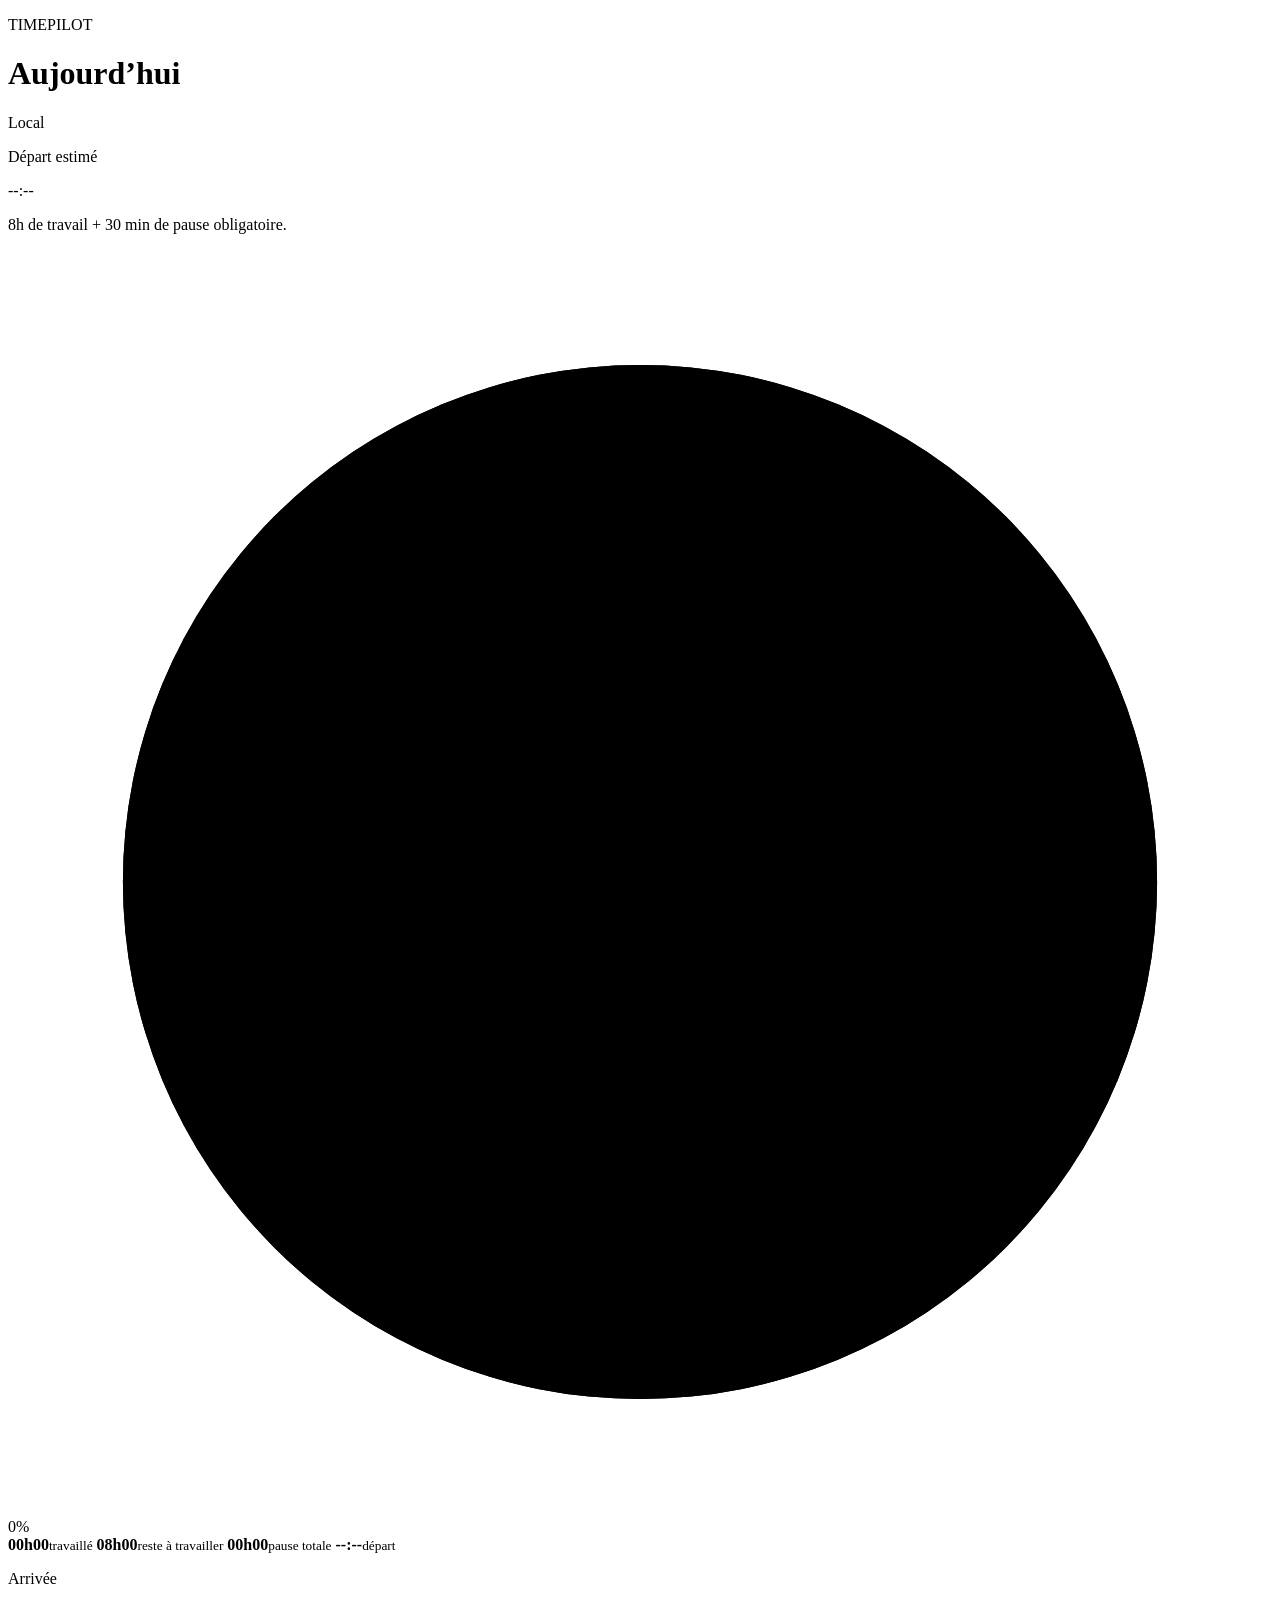
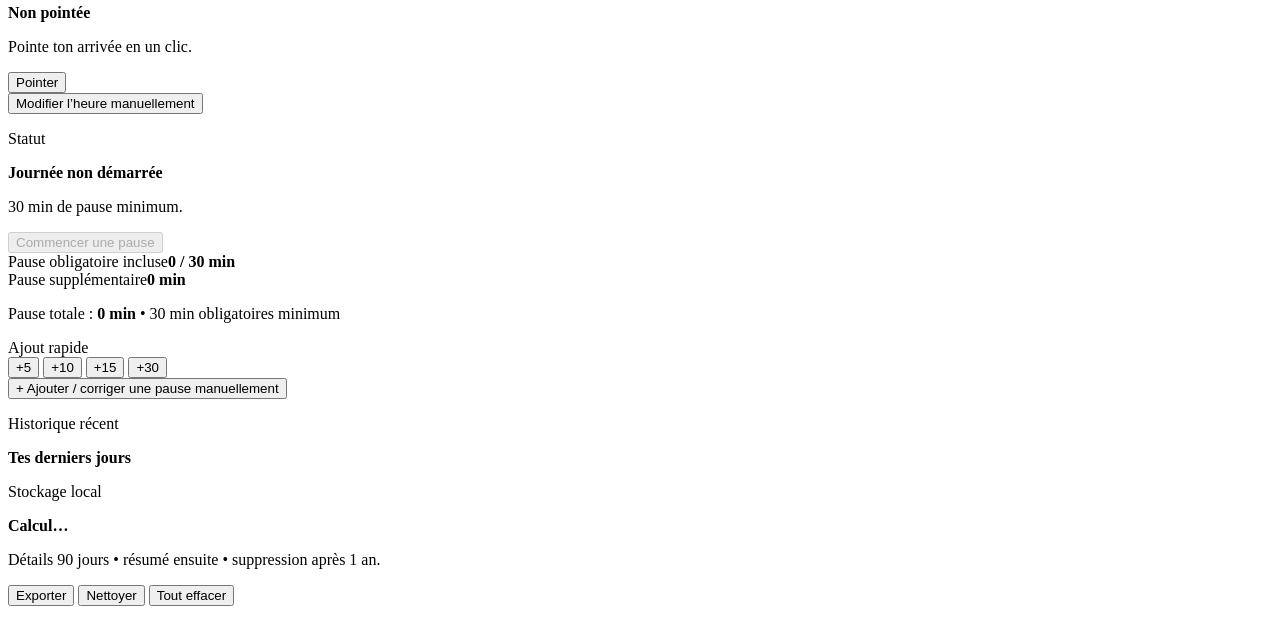
==== pwa/index.html @ 9fc5fc96 "Add TimePilot PWA interface" ====
<!doctype html>
<html lang="fr">
<head>
  <meta charset="utf-8">
  <meta name="viewport" content="width=device-width,initial-scale=1,viewport-fit=cover">
  <meta name="theme-color" content="#111827">
  <meta name="apple-mobile-web-app-capable" content="yes">
  <meta name="apple-mobile-web-app-status-bar-style" content="default">
  <title>TimePilot</title>
  <link rel="manifest" href="./manifest.webmanifest">
  <link rel="icon" href="./icons/icon-192.png">
  <link rel="apple-touch-icon" href="./icons/icon-192.png">
  <link rel="stylesheet" href="./styles.css">
</head>
<body>
  <main class="app-shell">
    <header class="topbar">
      <div>
        <p class="eyebrow">TIMEPILOT</p>
        <h1 id="todayLabel">Aujourd’hui</h1>
      </div>
      <span id="offlineBadge" class="badge">Local</span>
    </header>

    <section class="hero card hero-card">
      <div class="hero-top">
        <div>
          <p class="label">Départ estimé</p>
          <div id="departure" class="departure">--:--</div>
          <p id="departureHint" class="muted">8h de travail + 30 min de pause obligatoire.</p>
        </div>
        <div class="progress-ring" aria-hidden="true">
          <svg viewBox="0 0 44 44">
            <circle class="ring-bg" cx="22" cy="22" r="18"></circle>
            <circle id="progressRing" class="ring-fg" cx="22" cy="22" r="18"></circle>
          </svg>
          <span id="progressPct">0%</span>
        </div>
      </div>
      <div class="progress-line"><div id="progressBar"></div></div>
      <div class="hero-meta">
        <span><b id="worked">00h00</b><small>travaillé</small></span>
        <span><b id="remaining">08h00</b><small>reste à travailler</small></span>
        <span><b id="pauseTotal">00h00</b><small>pause totale</small></span>
        <span><b id="departureMini">--:--</b><small>départ</small></span>
      </div>
    </section>

    <section class="card">
      <div class="section-head">
        <div>
          <p class="label">Arrivée</p>
          <strong id="arrivalDisplay" class="section-value">Non pointée</strong>
          <p id="arrivalStatus" class="muted">Pointe ton arrivée en un clic.</p>
        </div>
        <button id="clockInBtn" class="primary compact">Pointer</button>
      </div>
      <button id="openArrivalEditor" class="text-button" type="button">Modifier l’heure manuellement</button>
      <div id="arrivalEditor" class="editor-panel" hidden>
        <div class="time-picker">
          <label><span>Heure</span><select id="arrivalHour" aria-label="Heure d’arrivée"></select></label>
          <span class="time-separator">:</span>
          <label><span>Minute</span><select id="arrivalMinute" aria-label="Minute d’arrivée"></select></label>
        </div>
        <div class="editor-actions">
          <button id="cancelArrivalEditor" class="secondary">Annuler</button>
          <button id="saveArrivalEditor" class="primary">Enregistrer</button>
        </div>
      </div>
    </section>

    <section class="card">
      <div class="section-head pause-head">
        <div>
          <p class="label">Statut</p>
          <strong id="status" class="section-value">Journée non démarrée</strong>
          <p id="pauseInfo" class="muted">30 min de pause minimum.</p>
        </div>
        <span id="statusDot" class="status-dot"></span>
      </div>

      <button id="pauseBtn" class="primary full" disabled>Commencer une pause</button>

      <div class="pause-summary">
        <div><span class="label">Pause obligatoire incluse</span><strong id="mandatoryPauseState">0 / 30 min</strong></div>
        <div><span class="label">Pause supplémentaire</span><strong id="extraPauseState">0 min</strong></div>
      </div>
      <p id="pauseExplanation" class="pause-explanation">Pause totale : <strong>0 min</strong> • 30 min obligatoires minimum</p>

      <div class="quick-section">
        <span class="mini-title">Ajout rapide</span>
        <div class="quick-buttons">
          <button class="chip quick-add" data-minutes="5">+5</button>
          <button class="chip quick-add" data-minutes="10">+10</button>
          <button class="chip quick-add" data-minutes="15">+15</button>
          <button class="chip quick-add" data-minutes="30">+30</button>
        </div>
      </div>

      <button id="openManualPause" class="text-button" type="button">+ Ajouter / corriger une pause manuellement</button>
      <div id="manualPausePanel" class="editor-panel" hidden>
        <div class="segmented" role="tablist" aria-label="Mode d'ajout de pause">
          <button id="pauseModeRange" class="segment active" type="button">Plage horaire</button>
          <button id="pauseModeTotal" class="segment" type="button">Durée totale</button>
        </div>
        <div id="pauseRangePanel">
          <div class="range-grid">
            <div>
              <span class="mini-title">Début</span>
              <div class="time-picker compact-picker">
                <select id="pauseStartHour" aria-label="Heure début pause"></select><span class="time-separator">:</span><select id="pauseStartMinute" aria-label="Minute début pause"></select>
              </div>
            </div>
            <div>
              <span class="mini-title">Fin</span>
              <div class="time-picker compact-picker">
                <select id="pauseEndHour" aria-label="Heure fin pause"></select><span class="time-separator">:</span><select id="pauseEndMinute" aria-label="Minute fin pause"></select>
              </div>
            </div>
          </div>
          <p id="manualPausePreview" class="preview">Durée : -- min</p>
          <button id="addPauseRangeBtn" class="primary full">Ajouter cette pause</button>
        </div>
        <div id="pauseTotalPanel" hidden>
          <label class="total-input-wrap">
            <span class="mini-title">Pause totale aujourd’hui</span>
            <div class="total-input"><input id="manualPauseTotal" type="number" min="0" max="600" step="1" inputmode="numeric" placeholder="46"><span>min</span></div>
          </label>
          <p class="muted">Exemple : 46 = 30 min obligatoires + 16 min supplémentaires.</p>
          <button id="setPauseTotalBtn" class="primary full">Mettre à jour le total</button>
        </div>
      </div>
    </section>

    <section class="card">
      <div class="section-head"><div><p class="label">Historique récent</p><strong class="section-value small">Tes derniers jours</strong></div></div>
      <div id="history" class="history"></div>
    </section>

    <section class="card storage-card">
      <div class="section-head"><div><p class="label">Stockage local</p><strong id="storageSize" class="section-value small">Calcul…</strong><p class="muted">Détails 90 jours • résumé ensuite • suppression après 1 an.</p></div></div>
      <div class="storage-actions">
        <button id="exportDataBtn" class="secondary">Exporter</button>
        <button id="cleanupBtn" class="secondary">Nettoyer</button>
        <button id="clearAllBtn" class="danger">Tout effacer</button>
      </div>
    </section>

    <p id="message" class="toast" aria-live="polite"></p>
  </main>
  <script type="module" src="./app.js"></script>
</body>
</html>
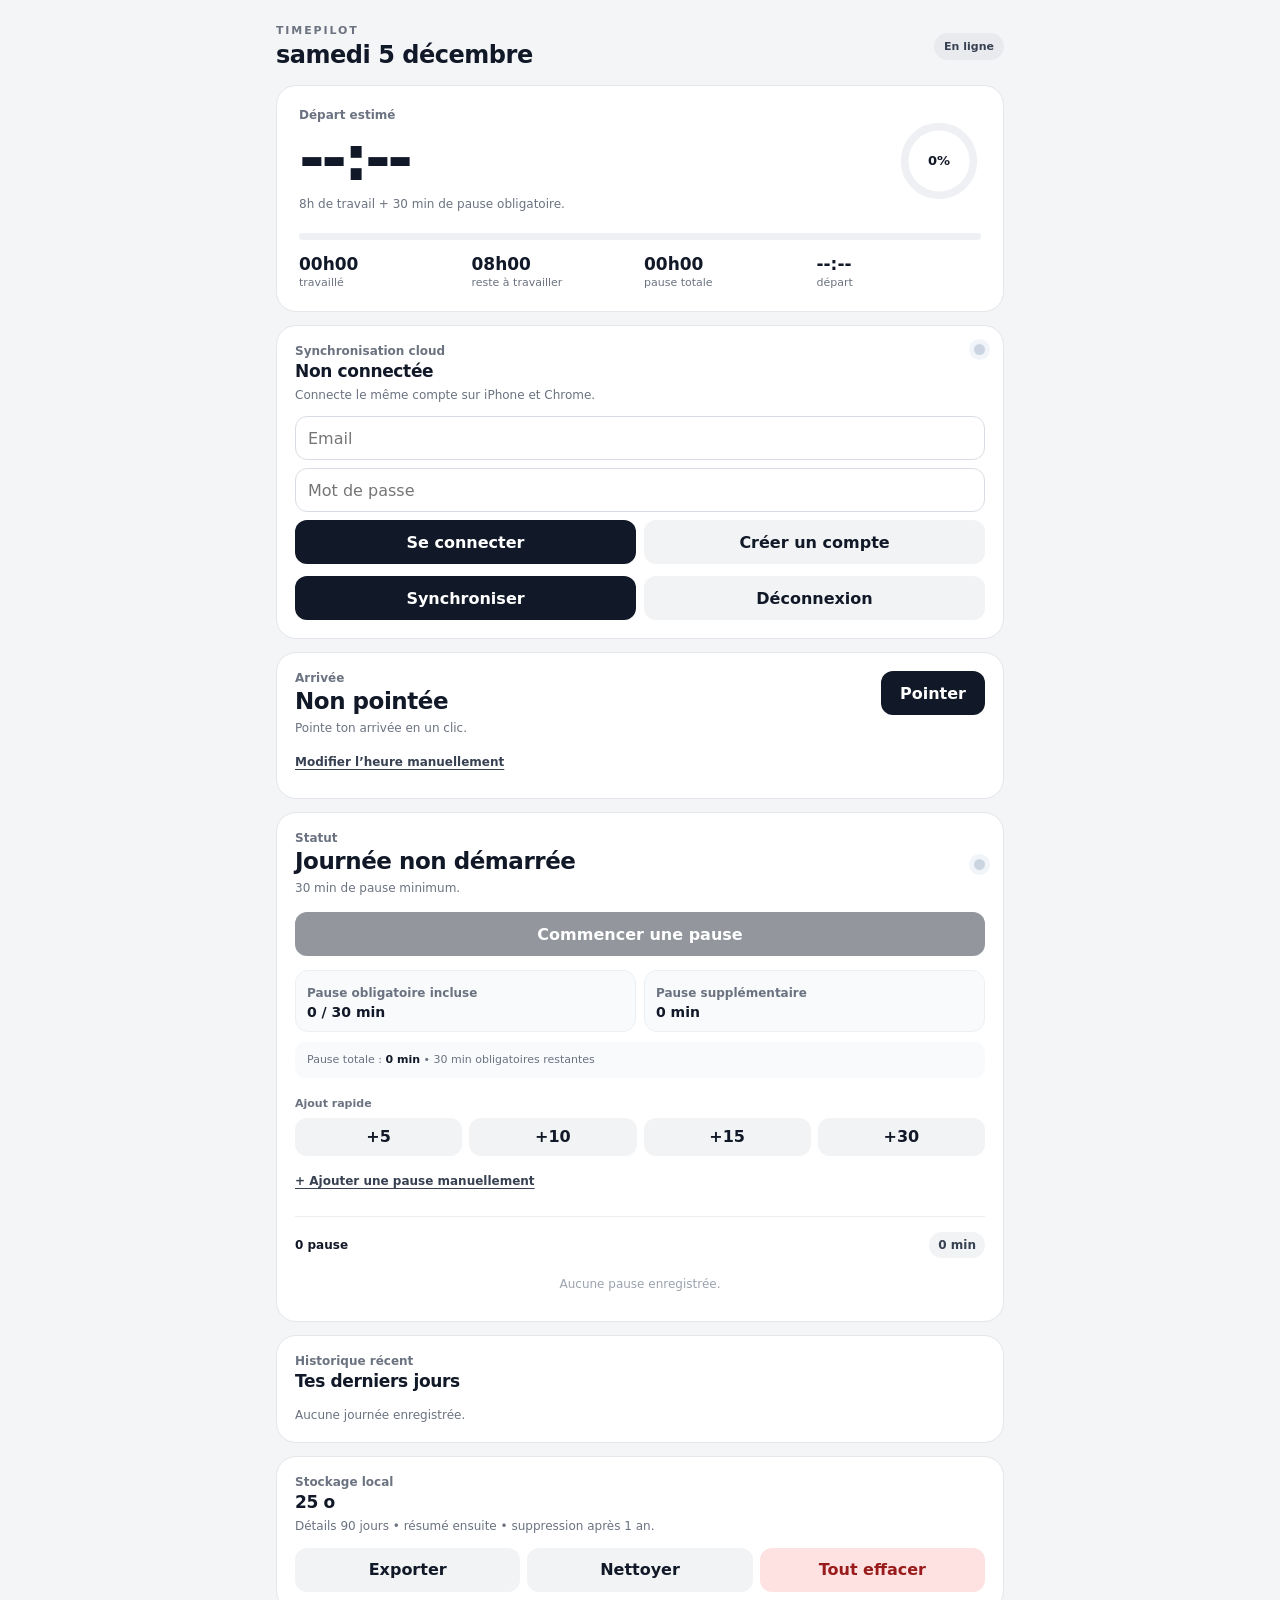
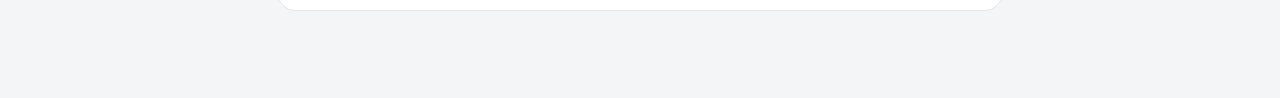
==== commit d66b9d1f: "Load Supabase sync in PWA" ====
--- a/pwa/index.html
+++ b/pwa/index.html
@@ -149,5 +149,6 @@
     <p id="message" class="toast" aria-live="polite"></p>
   </main>
   <script type="module" src="./app.js"></script>
+  <script type="module" src="./sync-ui.js"></script>
 </body>
 </html>
--- a/pwa/styles.css
+++ b/pwa/styles.css
@@ -0,0 +1,89 @@
+:root{
+  font-family:Inter,ui-sans-serif,system-ui,-apple-system,BlinkMacSystemFont,"Segoe UI",sans-serif;
+  color:#111827;background:#f4f5f7;
+  --ink:#111827;--muted:#6b7280;--line:#e5e7eb;--panel:#fff;--soft:#f8fafc;
+}
+*{box-sizing:border-box}
+body{margin:0;min-height:100vh;background:#f4f5f7}
+button,input,select{font:inherit}
+button{cursor:pointer}
+button:disabled{cursor:not-allowed;opacity:.45}
+.app-shell{width:min(760px,100%);margin:auto;padding:24px 16px 56px}
+.topbar{display:flex;align-items:center;justify-content:space-between;margin-bottom:16px}
+.eyebrow{margin:0 0 4px;font-size:11px;font-weight:850;letter-spacing:.17em;color:#6b7280}
+h1{margin:0;font-size:24px;letter-spacing:-.02em}
+.badge{font-size:11px;padding:7px 10px;border-radius:999px;background:#e8eaee;color:#374151;font-weight:750}
+.card{background:#fff;border:1px solid #e3e6ea;border-radius:20px;padding:18px;margin-bottom:13px}
+.hero-card{padding:22px}
+.hero-top{display:flex;align-items:center;justify-content:space-between;gap:18px}
+.label{margin:0;color:#6b7280;font-size:12px;font-weight:600}
+.departure{font-size:62px;line-height:1;font-weight:850;letter-spacing:-.055em;margin:6px 0 4px}
+.muted{margin:5px 0 0;color:#6b7280;font-size:12px;line-height:1.5}
+.progress-ring{position:relative;width:84px;height:84px;flex:0 0 auto}
+.progress-ring svg{width:100%;height:100%;transform:rotate(-90deg)}
+.ring-bg,.ring-fg{fill:none;stroke-width:4}
+.ring-bg{stroke:#eef0f3}.ring-fg{stroke:#111827;stroke-linecap:round;stroke-dasharray:113.097;stroke-dashoffset:113.097;transition:stroke-dashoffset .3s ease}
+.progress-ring span{position:absolute;inset:0;display:grid;place-items:center;font-size:13px;font-weight:800}
+.progress-line{height:7px;background:#eef0f3;border-radius:999px;overflow:hidden;margin:20px 0 14px}
+.progress-line>div{height:100%;width:0;background:#111827;border-radius:inherit;transition:width .3s ease}
+.hero-meta{display:grid;grid-template-columns:repeat(4,1fr);gap:8px}
+.hero-meta span{display:flex;flex-direction:column;gap:2px}
+.hero-meta b{font-size:17px}.hero-meta small{font-size:11px;color:#6b7280}
+.section-head{display:flex;align-items:flex-start;justify-content:space-between;gap:14px}
+.section-value{display:block;font-size:23px;margin-top:3px;letter-spacing:-.02em}
+.section-value.small{font-size:17px}
+.primary,.secondary,.danger,.chip,.text-button{min-height:44px;border-radius:12px;border:0;font-weight:760}
+.primary{background:#111827;color:#fff;padding:0 16px}
+.primary.compact{min-width:104px}
+.secondary{background:#f1f3f5;color:#111827;padding:0 14px}
+.danger{background:#fee2e2;color:#991b1b;padding:0 14px}
+.full{width:100%;margin-top:15px}
+.text-button{background:transparent;color:#374151;padding:0;text-align:left;min-height:36px;margin-top:7px;font-size:12px;text-decoration:underline;text-underline-offset:3px}
+.editor-panel{margin-top:12px;padding:14px;background:#f8fafc;border:1px solid #e8ebef;border-radius:16px}
+.time-picker{display:grid;grid-template-columns:1fr auto 1fr;align-items:end;gap:8px}
+.time-picker label{display:flex;flex-direction:column;gap:6px}
+.time-picker label>span,.mini-title{font-size:11px;color:#6b7280;font-weight:700}
+.time-picker select,.compact-picker select{width:100%;min-height:48px;border:1px solid #d8dde3;border-radius:12px;background:#fff;padding:0 12px;font-size:18px;font-weight:800;outline:none}
+.time-separator{font-size:24px;font-weight:800;padding-bottom:10px}
+.editor-actions{display:grid;grid-template-columns:1fr 1fr;gap:8px;margin-top:12px}
+.pause-head{align-items:center}
+.status-dot{width:11px;height:11px;border-radius:50%;background:#cbd5e1;box-shadow:0 0 0 5px #f1f5f9}
+.status-dot.active{background:#22c55e;box-shadow:0 0 0 5px #dcfce7}
+.status-dot.paused{background:#f59e0b;box-shadow:0 0 0 5px #fef3c7}
+.pause-summary{display:grid;grid-template-columns:1fr 1fr;gap:8px;margin-top:14px}
+.pause-summary>div{background:#f8fafc;border:1px solid #edf0f3;border-radius:13px;padding:11px}
+.pause-summary strong{display:block;font-size:14px;margin-top:3px}
+.quick-section{margin-top:14px}
+.quick-buttons{display:grid;grid-template-columns:repeat(4,1fr);gap:7px;margin-top:7px}
+.chip{min-height:38px;background:#f1f3f5;color:#111827}
+.segmented{display:grid;grid-template-columns:1fr 1fr;padding:4px;background:#eceff3;border-radius:12px;margin-bottom:14px}
+.segment{border:0;background:transparent;border-radius:9px;min-height:36px;font-weight:750;color:#6b7280}
+.segment.active{background:#fff;color:#111827;box-shadow:0 1px 2px rgba(0,0,0,.06)}
+.range-grid{display:grid;grid-template-columns:1fr 1fr;gap:12px}
+.compact-picker{margin-top:6px}
+.compact-picker select{font-size:16px;min-height:44px;padding:0 8px}
+.preview{margin:10px 0 0;font-size:12px;font-weight:750;color:#374151}
+.total-input-wrap{display:block}
+.total-input{display:flex;align-items:center;border:1px solid #d8dde3;border-radius:12px;background:#fff;overflow:hidden;margin-top:7px}
+.total-input input{border:0;outline:none;min-width:0;width:100%;padding:12px;font-size:18px;font-weight:800}
+.total-input span{padding-right:12px;color:#6b7280;font-size:12px}
+.history{margin-top:10px;display:grid;gap:4px}
+.history-row{display:grid;grid-template-columns:1fr auto auto;align-items:center;gap:10px;padding:11px 0;border-top:1px solid #f0f1f3;font-size:12px}
+.history-row:first-child{border-top:0}
+.history-date{font-weight:800}.history-meta{color:#6b7280}
+.storage-actions{display:grid;grid-template-columns:repeat(3,1fr);gap:7px;margin-top:13px}
+.toast{min-height:18px;text-align:center;color:#4b5563;font-size:12px;margin:8px 0 0}
+@media(max-width:520px){
+  .app-shell{padding:18px 12px 44px}
+  .hero-card{padding:18px}
+  .departure{font-size:52px}
+  .progress-ring{width:72px;height:72px}
+  .range-grid{grid-template-columns:1fr}
+  .storage-actions{grid-template-columns:1fr 1fr}
+  .storage-actions .danger{grid-column:1/-1}
+}
+.pause-explanation{margin:10px 0 0;padding:10px 12px;border-radius:11px;background:#f8fafc;color:#6b7280;font-size:11px;line-height:1.45}
+.pause-explanation strong{color:#111827}
+@media(max-width:520px){
+  .hero-meta{grid-template-columns:repeat(2,1fr)}
+}
